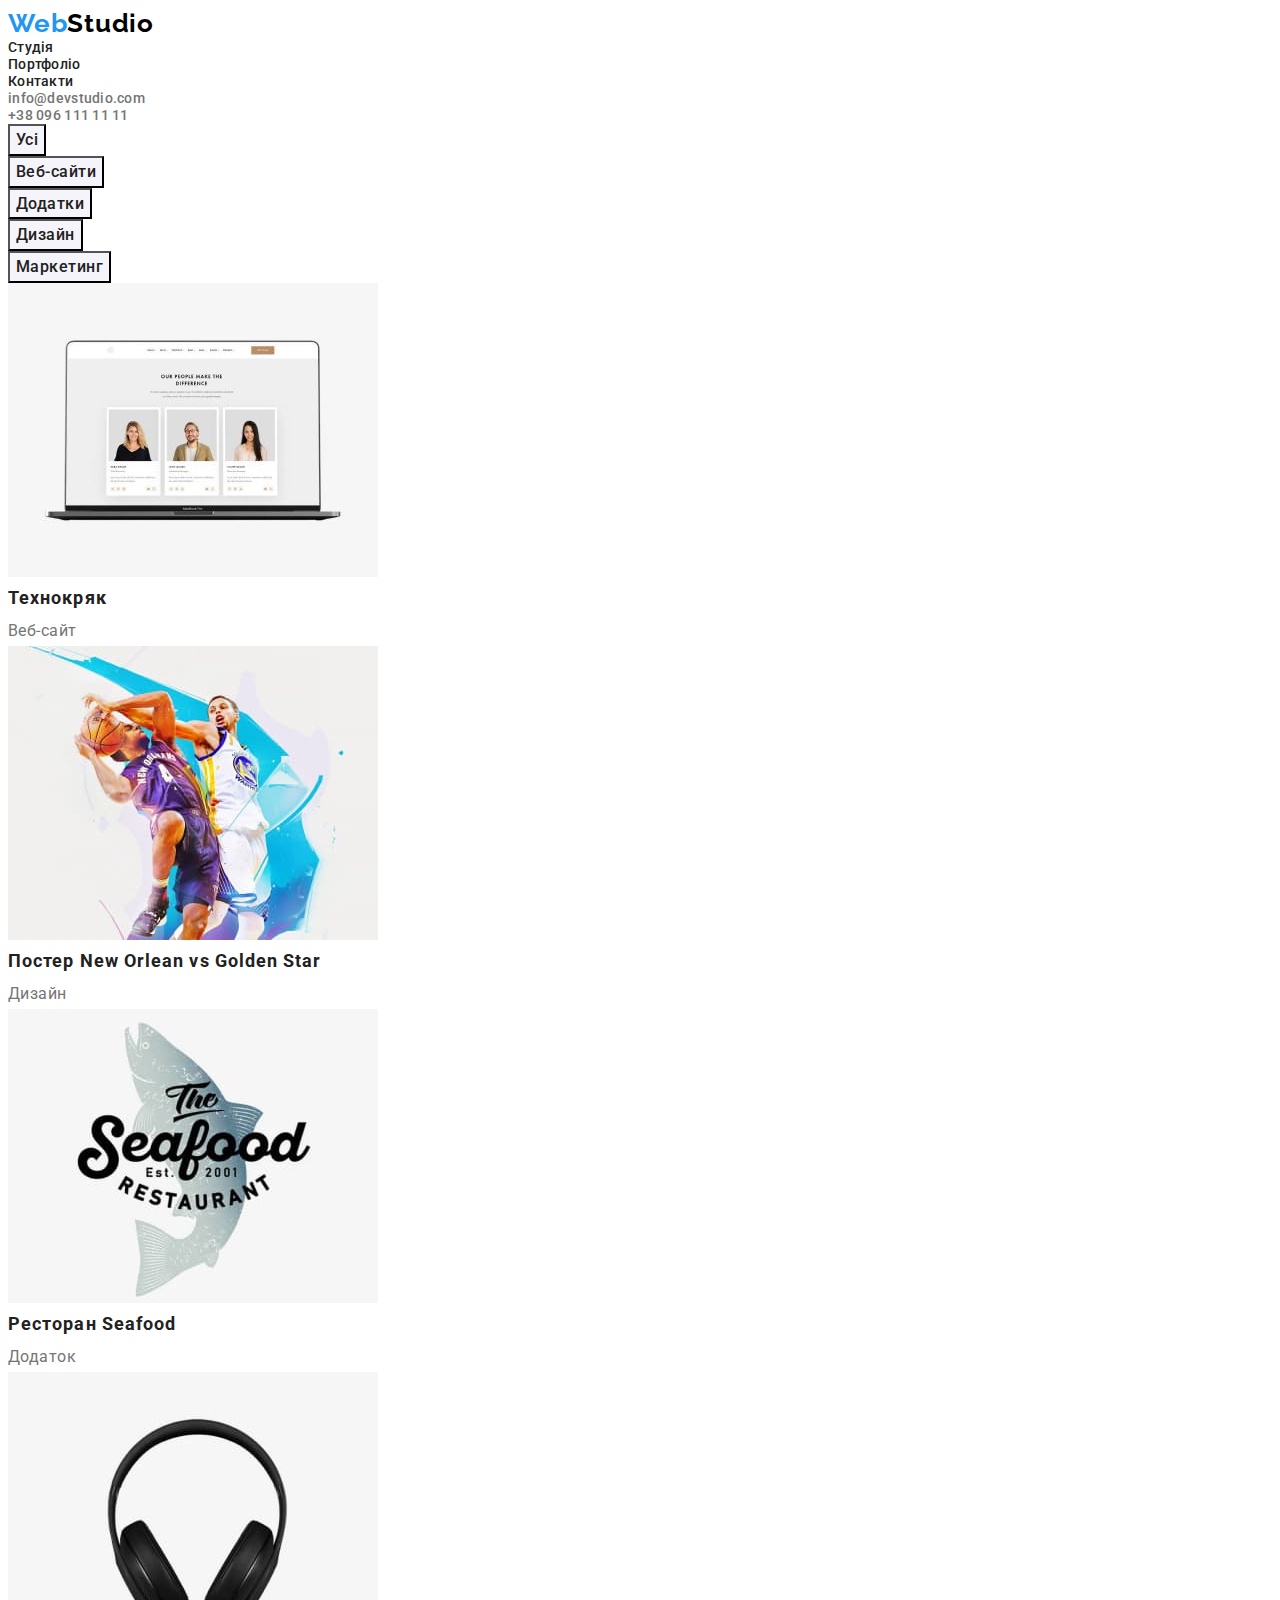
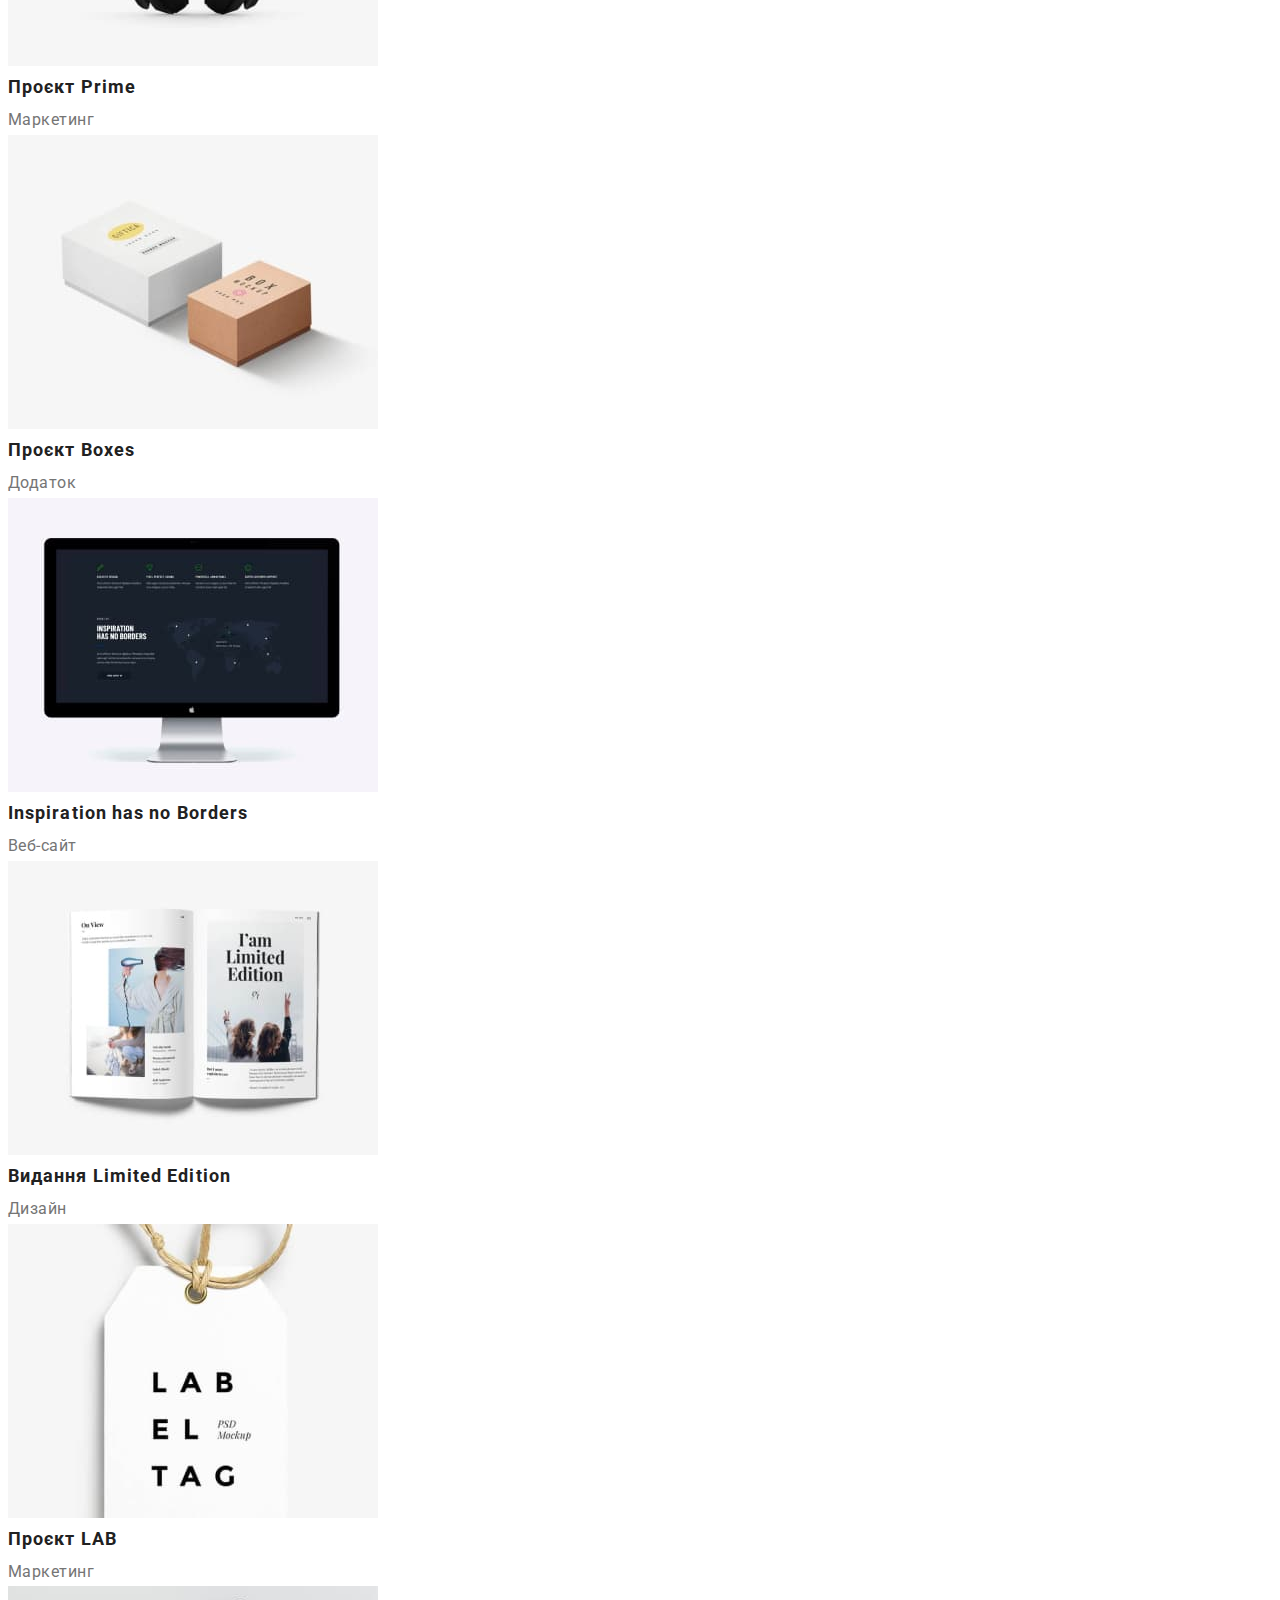
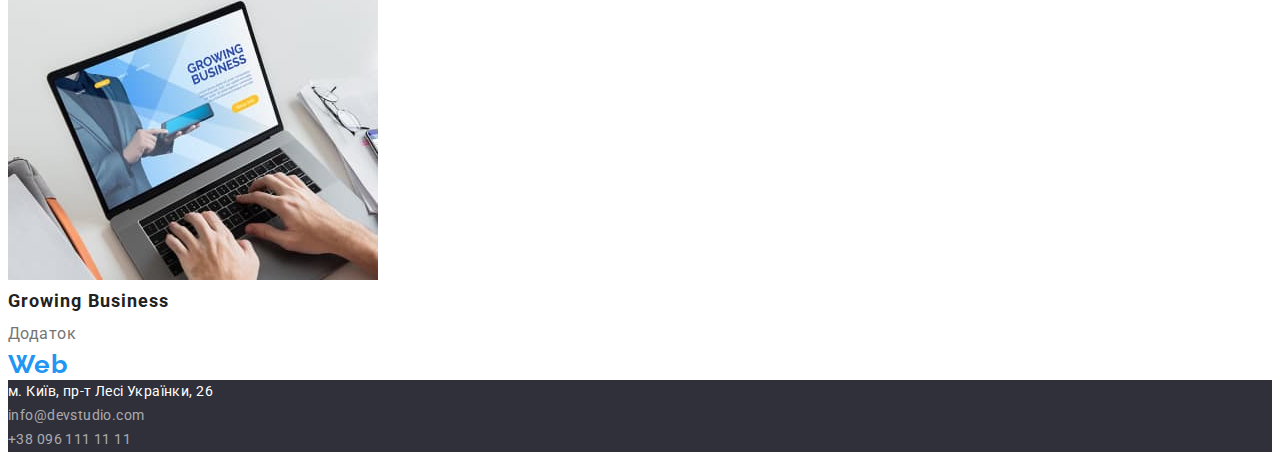
==== portfolio.html @ 66a463a8 "Добавил дз 3" ====
<!DOCTYPE html>
<html lang="uk">
<head>
    <meta charset="UTF-8">
    <meta http-equiv="X-UA-Compatible" content="IE=edge">
    <meta name="viewport" content="width=device-width, initial-scale=1.0">
    <title>Portfolio</title>
    <link rel="preconnect" href="https://fonts.googleapis.com">
    <link rel="preconnect" href="https://fonts.gstatic.com" crossorigin>
    <link href="https://fonts.googleapis.com/css2?family=Raleway:wght@700&family=Roboto:wght@400;500;700;900&display=swap"
        rel="stylesheet">
    <link rel="stylesheet" href="./css/styles.css">
</head>
<body>
    <header>
        <nav>
            <a lang="en" class="logo" href="./index.html"><span class="logo-conteiner">Web</span>Studio</a>
            <ul class="nav">
                <li>
                    <a class="link-nav" href="./index.html">Студія</a>
                </li>
                <li>
                    <a class="link-nav" href="#">Портфоліо</a>
                </li>
                <li>
                    <a class="link-nav" href="#">Контакти</a>
                </li>
            </ul>
        </nav>
        <ul class="mail">
            <li>
                <a class="mail-link" href="mailto:info@devstudio.com">info@devstudio.com</a>
            </li>
            <li>
                <a class="mail-link" href="tel:+380961111111">+38 096 111 11 11</a>
            </li>
        </ul>
    </header>

    <main>

        <section>

            <h1 class="visually-hidden">
                Портфоліо
            </h1>

        <ul class="button-list lists">
            <li>
                <button class="button-list-item" type="button">Усі</button>
            </li>
            <li>
                <button class="button-list-item" type="button">Веб-сайти</button>
            </li>
            <li>
                <button class="button-list-item" type="button">Додатки</button>
            </li>
            <li>
                <button class="button-list-item" type="button">Дизайн</button>
            </li>
            <li>
                <button class="button-list-item" type="button">Маркетинг</button>
            </li>
        </ul>
        
        <ul class="reclam lists">
            <li>
                <img src="./images/technokriack.jpg" alt="Список із трьох людей" width="370" height="294">
                <h2 class="reclam-list">
                    Технокряк
                </h2>
                <p class="reclam-item">
                    Веб-сайт
                </p>
            </li>
            <li>
                <img src="./images/basketball.jpg" alt="Два хлопці грають у баскетбол" width="370" height="294">
                <h2 class="reclam-list">
                    Постер New Orlean vs Golden Star
                </h2>
                <p class="reclam-item">
                    Дизайн
                </p>
            </li>
            <li>
                <img src="./images/restaurant.jpg" alt="логотип ресторану" width="370" height="294">
                <h2 class="reclam-list">
                    Ресторан Seafood
                </h2>
                <p class="reclam-item">
                    Додаток
                </p>
            </li>
            <li>
                <img src="./images/headphones.jpg" alt="фото навушників" width="370" height="294">
                <h2 class="reclam-list">
                    Проєкт Prime
                </h2>
                <p class="reclam-item">
                    Маркетинг
                </p>
            </li>
            <li>
                <img src="./images/boxes.jpg" alt="фото двох невеликих коробочьок" width="370" height="294">
                <h2 class="reclam-list">
                    Проєкт Boxes
                </h2>
                <p class="reclam-item">
                    Додаток
                </p>
            </li>
            <li>
                <img src="./images/monitor.jpg" alt="зображення монітору" width="370" height="294">
                <h2 lang="en" class="reclam-list">
                    Inspiration has no Borders
                </h2>
                <p class="reclam-item">
                    Веб-сайт
                </p>
            </li>
            <li>
                <img src="./images/book.jpg" alt="на фото зображена книга під назвою обмежений випуск" width="370" height="294">
                <h2 class="reclam-list">
                    Видання Limited Edition
                </h2>
                <p class="reclam-item">
                    Дизайн
                </p>
            </li>
            <li>
                <img src="./images/trinket.jpg" alt="на малюнку зображений брелок" width="370" height="294">
                <h2 class="reclam-list">
                    Проєкт LAB
                </h2>
                <p class="reclam-item">
                    Маркетинг
                </p>
            </li>
            <li>
                <img src="./images/notbook.jpg" alt="на малюнку зображений ноутбук" width="370" height="294">
                <h2 lang="en" class="reclam-list">
                    Growing Business
                </h2>
                <p class="reclam-item">
                    Додаток
                </p>
            </li>
        </ul>

        </section>

    </main>

    <footer>

        <a lang="en" class="logotipes" href="./index.html"><span class="logo-conteiner">Web</span>Studio</a>
        <address class="address">
            <ul>
                <li>
                    <a class="address-name" href="https://goo.gl/maps/CPtrU1FHBa2aNyZL9" target="_blank" rel="noopener noreferrer nofollow">
                        м. Київ, пр-т Лесі
                        Українки, 26</a>
                </li>
                <li>
                    <a class="address-link" href="mailto:info@devstudio.com">info@devstudio.com</a>
                </li>
                <li>
                    <a class="address-link" href="tel:+380961111111">+38 096 111 11 11</a>
                </li>
        
            </ul>
        </address>

    </footer>

</body>
</html>
---- css/styles.css ----
:root {
   --primery-text-color: #212121;
   --title-text-color: #757575;
   --acent-color: #2196F3;
   --White: #ffffff;
   --secondaly: #2F303A;
}

/* Основной цвет текста: #212121 */
/* Вторичный цвет текста: #757575 */
/* Акцент: #2196F3 */
/* Белый: #FFFFFF */

/* Основной цвет фона: #FFFFFF */
/* Вторичный цвет фона: #2F303A; */



body {
   background-color: var(--White);
   color: var(--primery-text-color);
   font-family: 'Roboto', sans-serif;
   font-size: 14px;
}
.lists {
   list-style: none;
}

/* Контейнер */
.container {
   width: 1200px;
   margin-left: auto;
   margin-right: auto;
   padding: 0% 15px 0% 15px;
   }
.header-container {
   padding-bottom: 1px;
}

h1,
h2, 
h3, 
h4, 
ul,
p {
   margin: 0%;
   padding: 0%;
}

/* Навигация */
.logo {
   font-family: 'Raleway';
   font-weight: 700;
   font-size: 26px;
   line-height: 1.19;
   letter-spacing: 0.03em;
   text-decoration: none;
   color: #000000;
}
.logo-conteiner {
   color: var(--acent-color);
   }

.nav {
   list-style: none;
}
.link-nav {
   font-weight: 500;
   line-height: 1.14;
   letter-spacing: 0.02em;
   color: var(--primery-text-color);
   text-decoration: none;
}
.link-nav:hover {
   color: var(--acent-color);
}
.link-nav:focus {
   color: var(--acent-color);
}

/* email */
.mail {
   list-style: none;
}
.mail-link {
   font-weight: 500;
   line-height: 1.14;
   letter-spacing: 0.02em;
   color: var(--title-text-color);
   text-decoration: none;
}
.mail-link:hover{
   color: var(--acent-color);
   }
.mail-link:focus {
   color: var(--acent-color);
}

/* hero */
.hero {
   background: var(--secondaly);
   text-align: center;
}
.hero-title {
   font-weight: 900;
   font-size: 44px;
   line-height: 1.36;
   
   margin-bottom: 30px;
   padding-top: 200px;
   padding-bottom: 280px;
   letter-spacing: 0.06em;
   text-transform: uppercase;
   color: var(--White);
}
.hero-button {
   background: var(--acent-color);
   font-weight: 700;
   font-size: 16px;
   line-height: 1.87;

   display: flex;
   text-align: center;
   letter-spacing: 0.06em;
   border-radius: 4px;
   color: var(--White);
   font-family: inherit
}
.hero-button:hover {
   background: var(--acent-color);
   box-shadow: 0px 4px 4px rgba(0, 0, 0, 0.15);
   cursor: pointer;
}

/* Преимущества */
.features {
   margin-top: 94px;
}
.visually-hidden {
   position: absolute;
   white-space: nowrap;
   width: 1px;
   height: 1px;
   overflow: hidden;
   border: 0;
   padding: 0;
   clip: rect(0 0 0 0);
   clip-path: inset(50%);
   margin: -1px;
}
.features-details {
   font-weight: 700;
   font-size: 14px;
   line-height: 1.14;
   letter-spacing: 0.03em;
   text-transform: uppercase;
   color: var(--primery-text-color);
}
.features-item {
   line-height: 1.7;
   letter-spacing: 0.03em;
   color: var(--title-text-color);
}

/* works photo */
.work-title {
   font-weight: 700;
   font-size: 36px;
   line-height: 1.16;
   letter-spacing: 0.03em;
   color: var(--primery-text-color);
}

/* Команда */
.command-title {
   font-weight: 700;
   font-size: 36px;
   line-height: 1.16;
   letter-spacing: 0.03em;
   color: var(--primery-text-color);
}
.command-name {
   font-weight: 500;
   font-size: 16px;
   line-height: 1.18;
   letter-spacing: 0.03em;
   color: var(--primery-text-color);
}
.command-speciality {
   font-size: 16px;
   line-height: 1.18;
   letter-spacing: 0.03em;
   color: var(--title-text-color);
}

/* Футер */
.logotipes {
   font-family: 'Raleway';
   font-weight: 700;
   font-size: 26px;
   line-height: 1.19;
   letter-spacing: 0.03em;
   text-decoration: none;
   color: var(--White);
}
/* Адрес */
.address {
   font-family: 'Roboto';
   font-style: normal;
   letter-spacing: 0.03em;
   background-color: var(--secondaly);
}
.address-name {
   line-height: 1.7;
   color: var(--White);
   text-decoration: none;
}
.address-link {
   font-weight: 400;
   line-height: 1.7;
   color: rgba(255, 255, 255, 0.6);
   text-decoration: none;
}
.address-link:hover {
   color: var(--acent-color);
}

/* Портфолио */
.button-list-item {
   font-family: 'Roboto';
   font-weight: 500;
   font-size: 16px;
   line-height: 1.62;
   letter-spacing: 0.03em;
   background: #F5F4FA;
   color: var(--primery-text-color);
}
.button-list-item:hover {
   background: var(--acent-color);
   box-shadow: 0px 3px 1px rgba(0, 0, 0, 0.1), 0px 1px 2px rgba(0, 0, 0, 0.08), 0px 2px 2px rgba(0, 0, 0, 0.12);
   border-radius: 4px;
   cursor: pointer;
}
.reclam-list {
   font-weight: 700;
   font-size: 18px;
   line-height: 2;
   letter-spacing: 0.06em;
   color: var(--primery-text-color);
}
.reclam-item {
   font-size: 16px;
   line-height: 1.87;
   letter-spacing: 0.03em;
   color: var(--title-text-color);
}
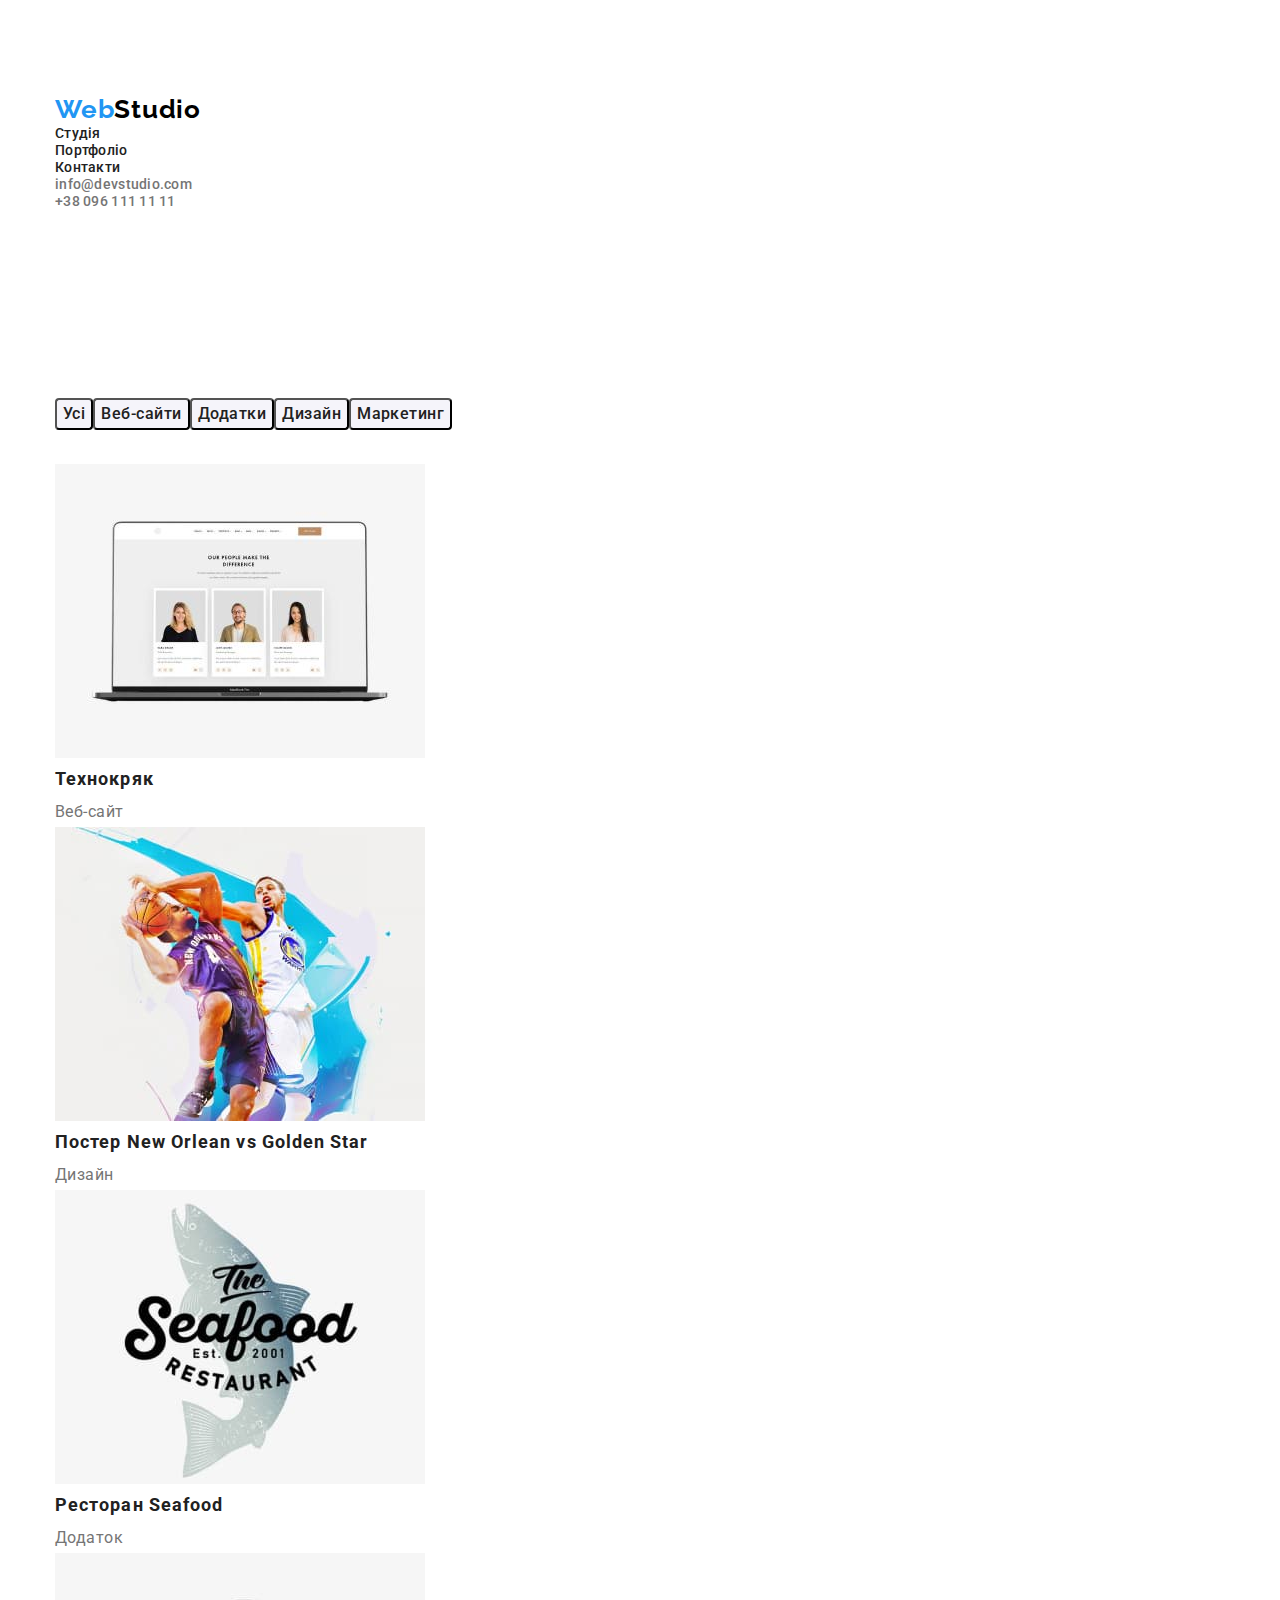
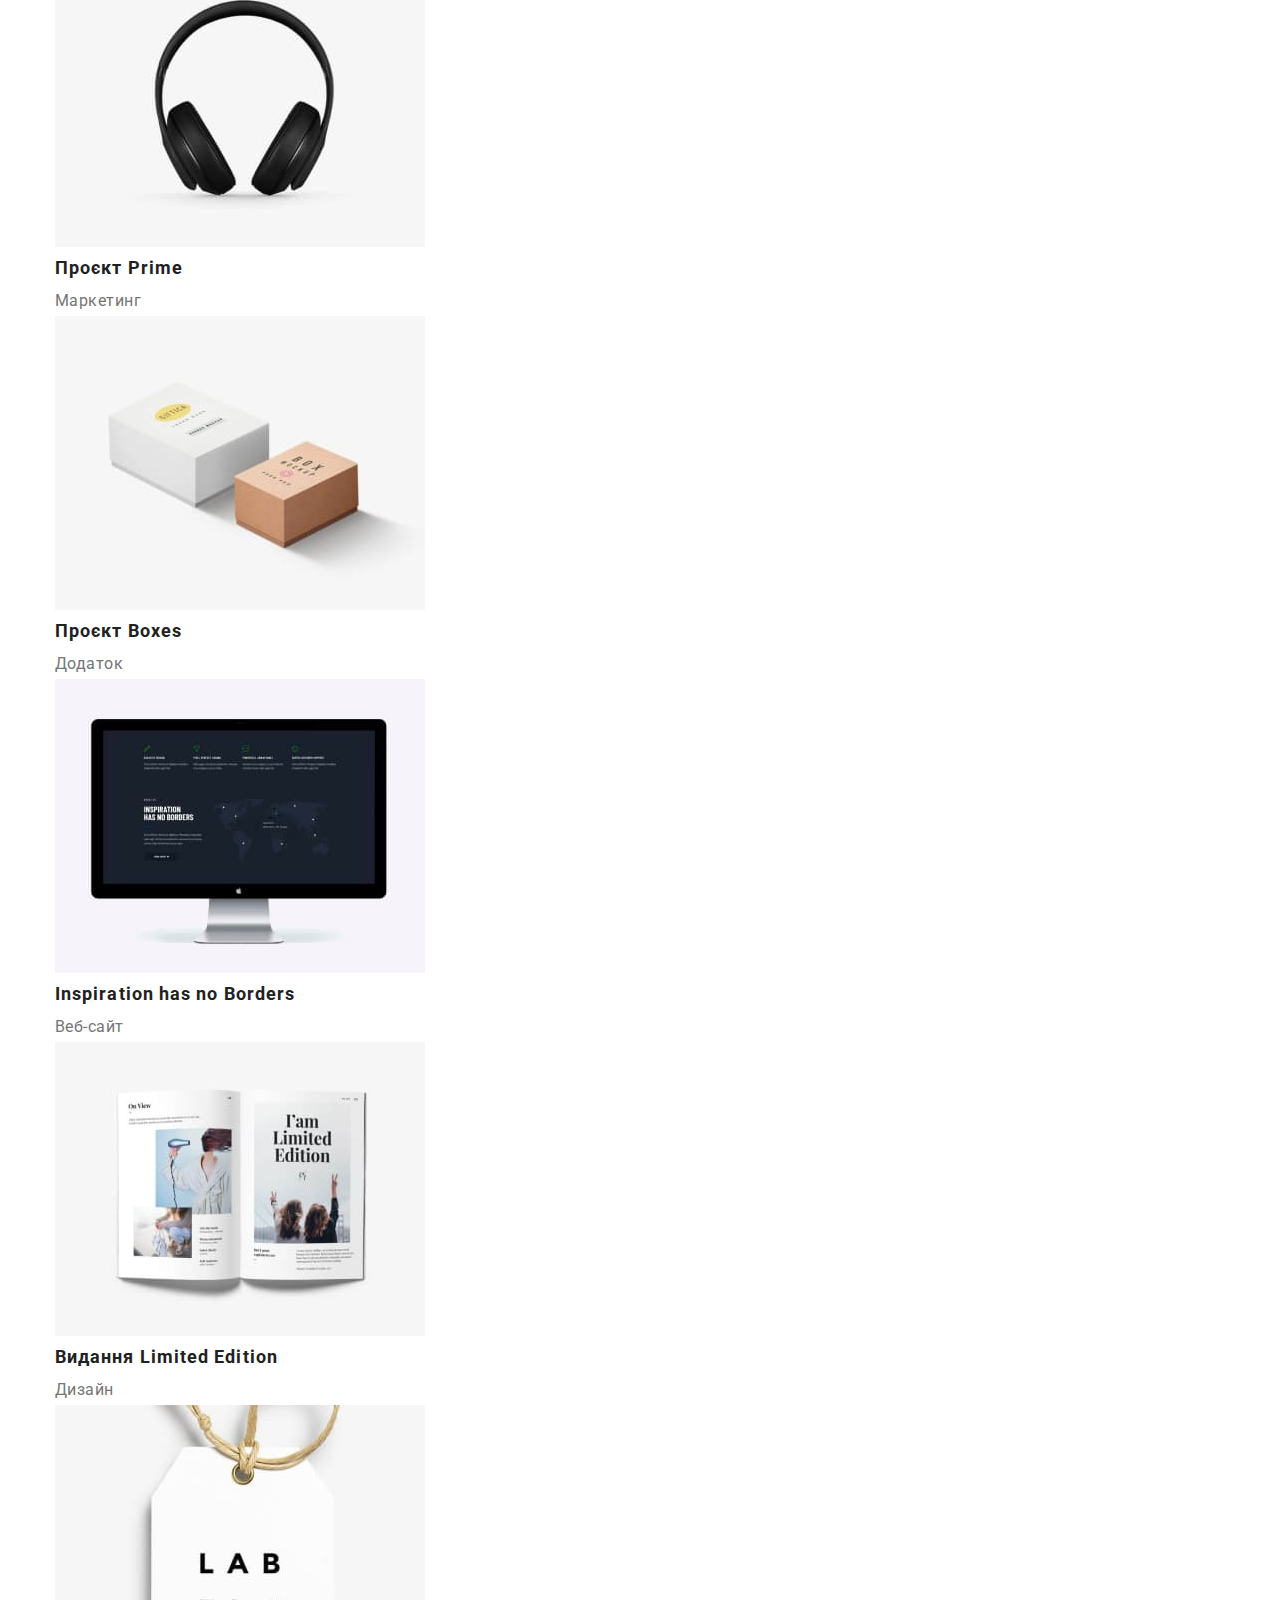
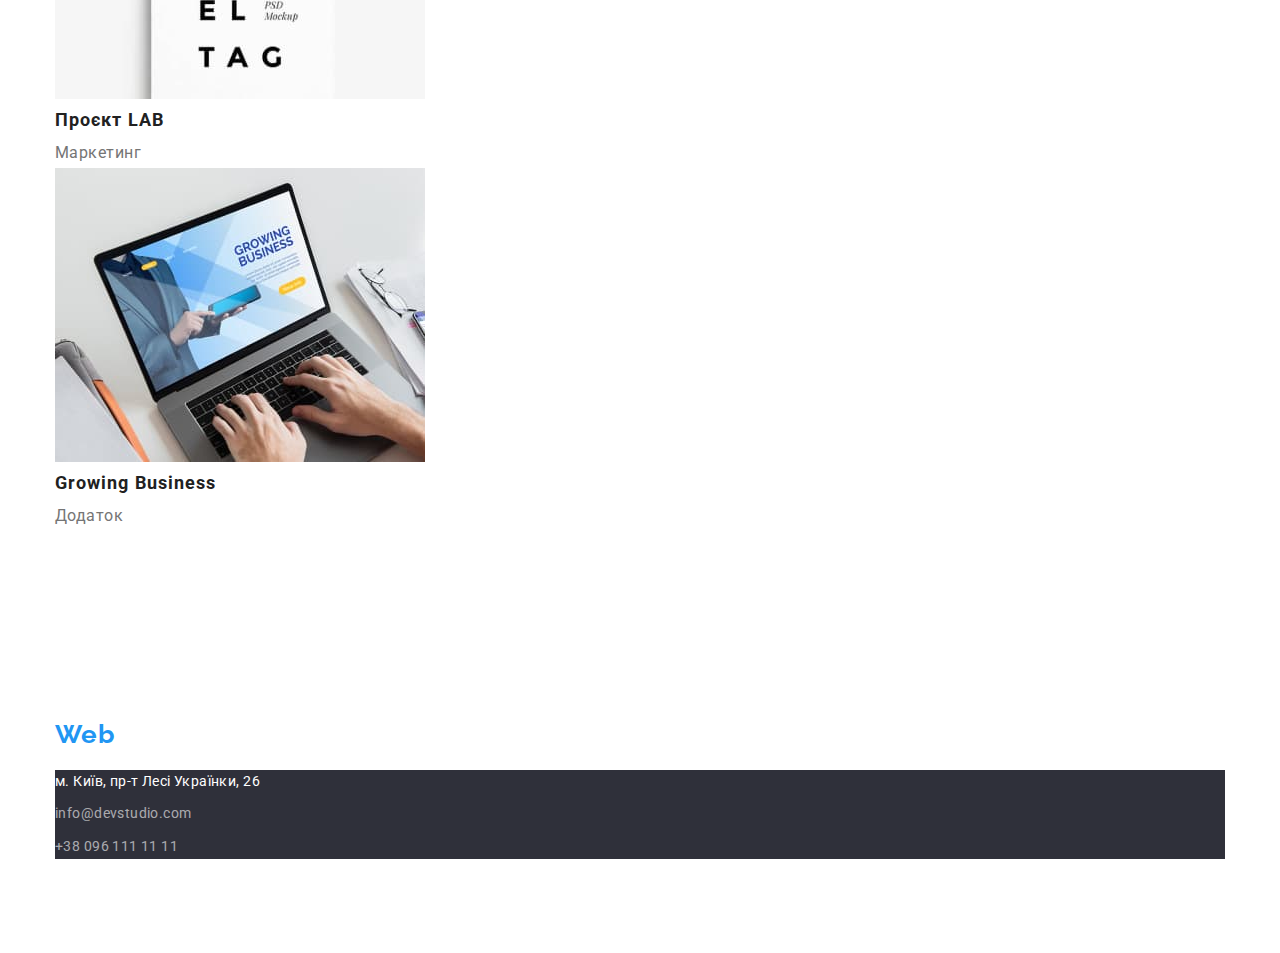
==== commit 7a4c82fa: "Доделал первую половину ДЗ" ====
--- a/portfolio.html
+++ b/portfolio.html
@@ -5,6 +5,7 @@
     <meta http-equiv="X-UA-Compatible" content="IE=edge">
     <meta name="viewport" content="width=device-width, initial-scale=1.0">
     <title>Portfolio</title>
+    <link rel="stylesheet" href="https://cdnjs.cloudflare.com/ajax/libs/modern-normalize/1.1.0/modern-normalize.min.css">
     <link rel="preconnect" href="https://fonts.googleapis.com">
     <link rel="preconnect" href="https://fonts.gstatic.com" crossorigin>
     <link href="https://fonts.googleapis.com/css2?family=Raleway:wght@700&family=Roboto:wght@400;500;700;900&display=swap"
@@ -12,7 +13,9 @@
     <link rel="stylesheet" href="./css/styles.css">
 </head>
 <body>
-    <header>
+    <header class="section">
+
+        <div class="container">
         <nav>
             <a lang="en" class="logo" href="./index.html"><span class="logo-conteiner">Web</span>Studio</a>
             <ul class="nav">
@@ -35,12 +38,15 @@
                 <a class="mail-link" href="tel:+380961111111">+38 096 111 11 11</a>
             </li>
         </ul>
+        </div>
+
     </header>
 
     <main>
 
-        <section>
+        <section class="section">
 
+            <div class="container">
             <h1 class="visually-hidden">
                 Портфоліо
             </h1>
@@ -146,29 +152,33 @@
                 </p>
             </li>
         </ul>
+        </div>
 
         </section>
 
     </main>
 
-    <footer>
+    <footer class="section">
 
+        <div class="container">
         <a lang="en" class="logotipes" href="./index.html"><span class="logo-conteiner">Web</span>Studio</a>
         <address class="address">
-            <ul>
+            <ul class="address-list lists">
                 <li>
-                    <a class="address-name" href="https://goo.gl/maps/CPtrU1FHBa2aNyZL9" target="_blank" rel="noopener noreferrer nofollow">
+                    <a class="address-name mails" href="https://goo.gl/maps/CPtrU1FHBa2aNyZL9" target="_blank" rel="noopener noreferrer nofollow">
                         м. Київ, пр-т Лесі
                         Українки, 26</a>
                 </li>
                 <li>
-                    <a class="address-link" href="mailto:info@devstudio.com">info@devstudio.com</a>
+                    <a class="address-link mails" href="mailto:info@devstudio.com">info@devstudio.com</a>
                 </li>
                 <li>
                     <a class="address-link" href="tel:+380961111111">+38 096 111 11 11</a>
                 </li>
         
             </ul>
+            </div>
+            
         </address>
 
     </footer>
--- a/css/styles.css
+++ b/css/styles.css
@@ -24,6 +24,10 @@
 }
 .lists {
    list-style: none;
+}
+.section {
+   padding-top: 94px;
+   padding-bottom: 94px;
 }
 
 /* Контейнер */
@@ -34,7 +38,7 @@
    padding: 0% 15px 0% 15px;
    }
 .header-container {
-   padding-bottom: 1px;
+   border: 1px;
 }
 
 h1,
@@ -106,9 +110,7 @@
    font-size: 44px;
    line-height: 1.36;
    
-   margin-bottom: 30px;
-   padding-top: 200px;
-   padding-bottom: 280px;
+   margin-bottom: 30px;    
    letter-spacing: 0.06em;
    text-transform: uppercase;
    color: var(--White);
@@ -119,8 +121,9 @@
    font-size: 16px;
    line-height: 1.87;
 
-   display: flex;
-   text-align: center;
+   margin-right: auto;
+   margin-left: auto;
+   display: block;
    letter-spacing: 0.06em;
    border-radius: 4px;
    color: var(--White);
@@ -133,9 +136,6 @@
 }
 
 /* Преимущества */
-.features {
-   margin-top: 94px;
-}
 .visually-hidden {
    position: absolute;
    white-space: nowrap;
@@ -164,6 +164,8 @@
 
 /* works photo */
 .work-title {
+   margin-bottom: 50px;
+
    font-weight: 700;
    font-size: 36px;
    line-height: 1.16;
@@ -173,6 +175,8 @@
 
 /* Команда */
 .command-title {
+   margin-bottom: 50px;
+
    font-weight: 700;
    font-size: 36px;
    line-height: 1.16;
@@ -202,6 +206,12 @@
    letter-spacing: 0.03em;
    text-decoration: none;
    color: var(--White);
+}
+
+/* Лого футер */
+.logotipes {
+   display: flex;
+   margin-bottom: 20px;
 }
 /* Адрес */
 .address {
@@ -210,7 +220,12 @@
    letter-spacing: 0.03em;
    background-color: var(--secondaly);
 }
+.mails {
+   display: flex;
+   margin-bottom: 9px;
+}
 .address-name {
+   
    line-height: 1.7;
    color: var(--White);
    text-decoration: none;
@@ -226,19 +241,24 @@
 }
 
 /* Портфолио */
+.button-list {
+   display: flex;
+   margin-bottom: 34px;
+}
 .button-list-item {
    font-family: 'Roboto';
    font-weight: 500;
    font-size: 16px;
    line-height: 1.62;
    letter-spacing: 0.03em;
+
    background: #F5F4FA;
    color: var(--primery-text-color);
+   border-radius: 4px;
 }
 .button-list-item:hover {
    background: var(--acent-color);
    box-shadow: 0px 3px 1px rgba(0, 0, 0, 0.1), 0px 1px 2px rgba(0, 0, 0, 0.08), 0px 2px 2px rgba(0, 0, 0, 0.12);
-   border-radius: 4px;
    cursor: pointer;
 }
 .reclam-list {
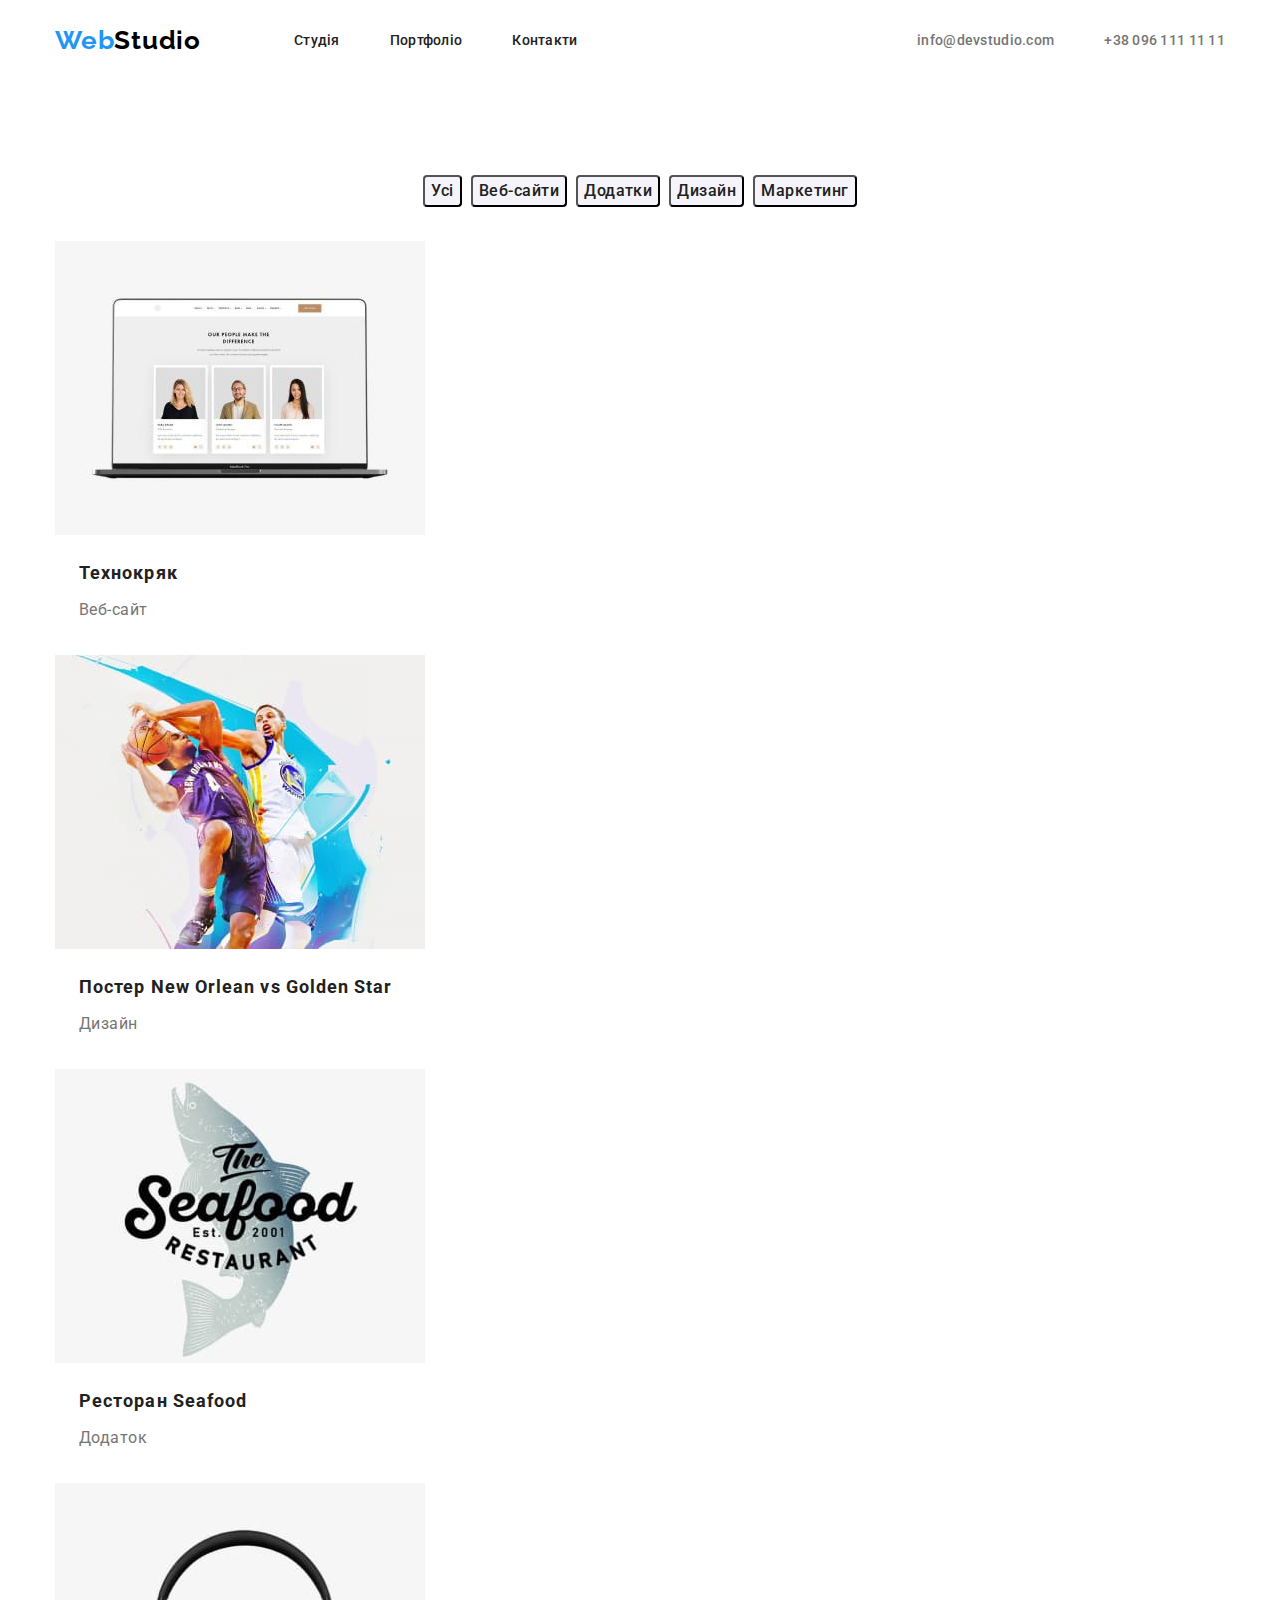
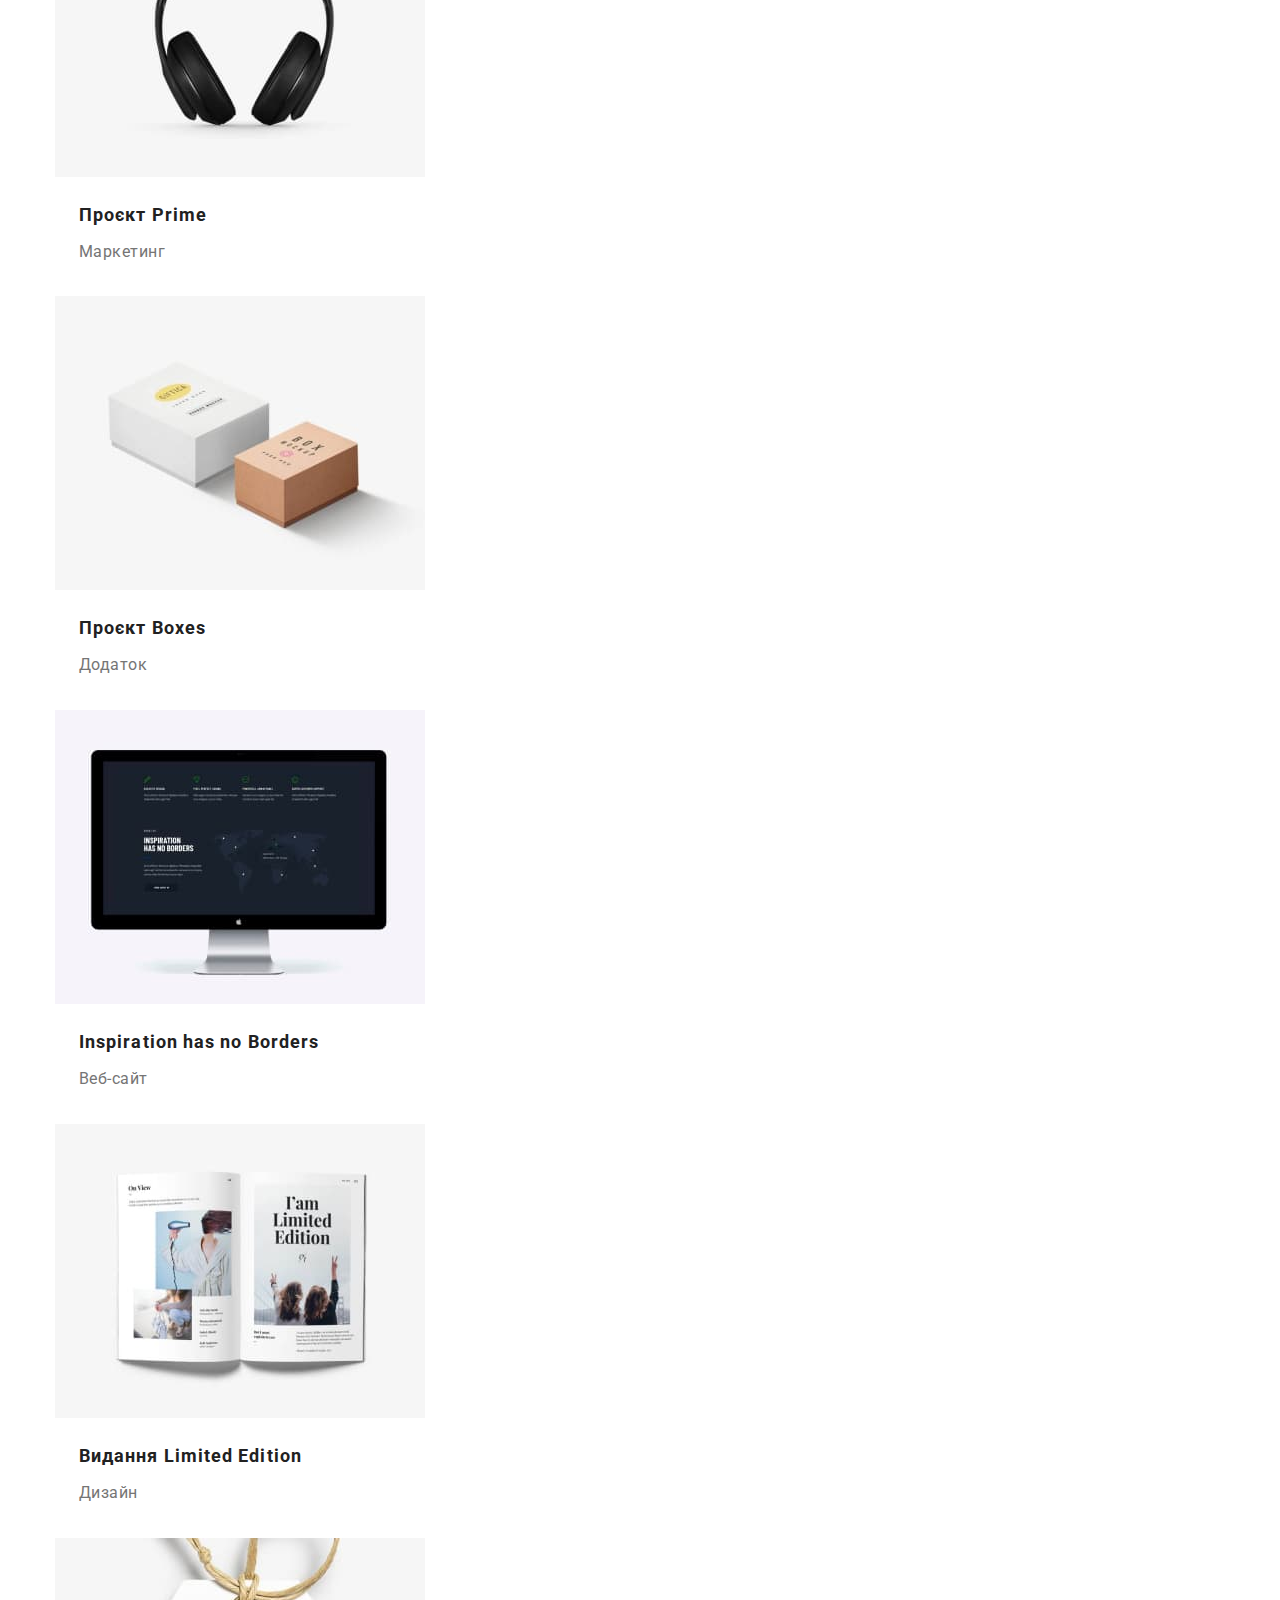
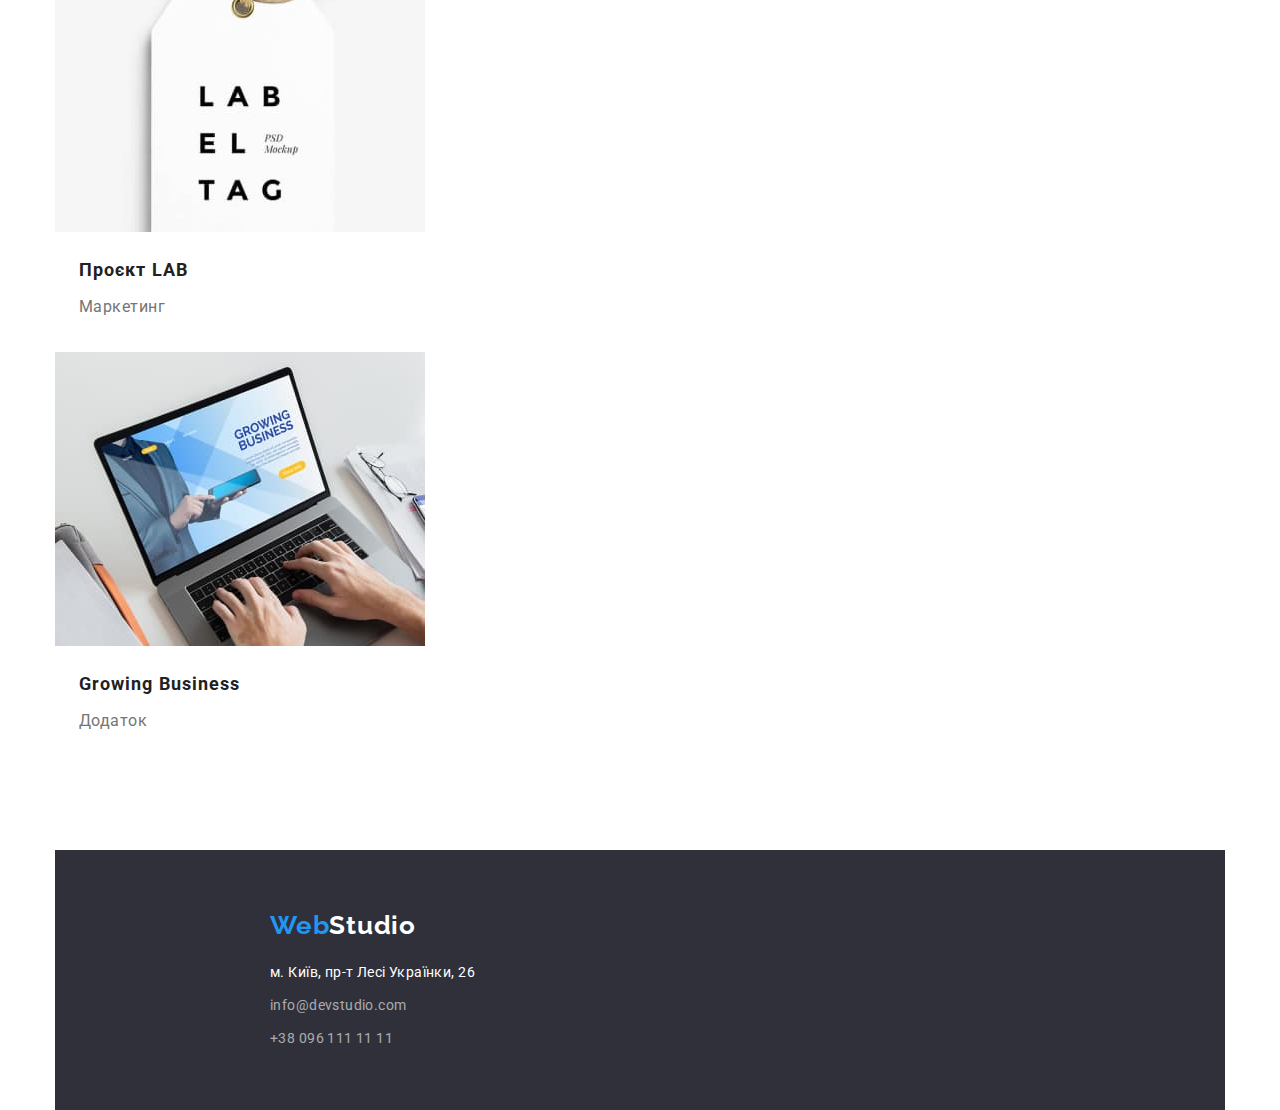
==== commit 2dc58f07: "Облагораживание ДЗ" ====
--- a/portfolio.html
+++ b/portfolio.html
@@ -13,10 +13,10 @@
     <link rel="stylesheet" href="./css/styles.css">
 </head>
 <body>
-    <header class="section">
-
-        <div class="container">
-        <nav>
+    <header>
+
+        <div class="container header-container">
+        <nav class="main-nav">
             <a lang="en" class="logo" href="./index.html"><span class="logo-conteiner">Web</span>Studio</a>
             <ul class="nav">
                 <li>
@@ -51,7 +51,7 @@
                 Портфоліо
             </h1>
 
-        <ul class="button-list lists">
+        <ul class="button-list">
             <li>
                 <button class="button-list-item" type="button">Усі</button>
             </li>
@@ -69,87 +69,105 @@
             </li>
         </ul>
         
-        <ul class="reclam lists">
+        <ul class="reclam">
             <li>
                 <img src="./images/technokriack.jpg" alt="Список із трьох людей" width="370" height="294">
+                <div class="reclam-tools">
                 <h2 class="reclam-list">
                     Технокряк
                 </h2>
                 <p class="reclam-item">
                     Веб-сайт
                 </p>
+                </div>
             </li>
             <li>
                 <img src="./images/basketball.jpg" alt="Два хлопці грають у баскетбол" width="370" height="294">
+                <div class="reclam-tools">
                 <h2 class="reclam-list">
                     Постер New Orlean vs Golden Star
                 </h2>
                 <p class="reclam-item">
                     Дизайн
                 </p>
+                </div>
             </li>
             <li>
                 <img src="./images/restaurant.jpg" alt="логотип ресторану" width="370" height="294">
+                <div class="reclam-tools">
                 <h2 class="reclam-list">
                     Ресторан Seafood
                 </h2>
                 <p class="reclam-item">
                     Додаток
                 </p>
+                </div>
             </li>
             <li>
                 <img src="./images/headphones.jpg" alt="фото навушників" width="370" height="294">
+                <div class="reclam-tools">
                 <h2 class="reclam-list">
                     Проєкт Prime
                 </h2>
                 <p class="reclam-item">
                     Маркетинг
                 </p>
+                </div>
             </li>
             <li>
                 <img src="./images/boxes.jpg" alt="фото двох невеликих коробочьок" width="370" height="294">
+                <div class="reclam-tools">
                 <h2 class="reclam-list">
                     Проєкт Boxes
                 </h2>
                 <p class="reclam-item">
                     Додаток
                 </p>
+                </div>
             </li>
             <li>
                 <img src="./images/monitor.jpg" alt="зображення монітору" width="370" height="294">
+                <div class="reclam-tools">
                 <h2 lang="en" class="reclam-list">
                     Inspiration has no Borders
                 </h2>
                 <p class="reclam-item">
                     Веб-сайт
                 </p>
+                </div>
             </li>
             <li>
                 <img src="./images/book.jpg" alt="на фото зображена книга під назвою обмежений випуск" width="370" height="294">
+                <div class="reclam-tools">
                 <h2 class="reclam-list">
                     Видання Limited Edition
                 </h2>
                 <p class="reclam-item">
                     Дизайн
                 </p>
+                </div>
             </li>
             <li>
                 <img src="./images/trinket.jpg" alt="на малюнку зображений брелок" width="370" height="294">
+                <div class="reclam-tools">
                 <h2 class="reclam-list">
                     Проєкт LAB
                 </h2>
                 <p class="reclam-item">
                     Маркетинг
                 </p>
+                </div>
             </li>
             <li>
                 <img src="./images/notbook.jpg" alt="на малюнку зображений ноутбук" width="370" height="294">
+                <div class="reclam-tools">
                 <h2 lang="en" class="reclam-list">
                     Growing Business
                 </h2>
                 <p class="reclam-item">
                     Додаток
                 </p>
+                </div>
             </li>
         </ul>
         </div>
@@ -158,12 +176,12 @@
 
     </main>
 
-    <footer class="section">
+    <footer>
 
         <div class="container">
-        <a lang="en" class="logotipes" href="./index.html"><span class="logo-conteiner">Web</span>Studio</a>
         <address class="address">
-            <ul class="address-list lists">
+            <a lang="en" class="logotipes" href="./index.html"><span class="logo-conteiner">Web</span>Studio</a>
+            <ul class="address-list">
                 <li>
                     <a class="address-name mails" href="https://goo.gl/maps/CPtrU1FHBa2aNyZL9" target="_blank" rel="noopener noreferrer nofollow">
                         м. Київ, пр-т Лесі
@@ -176,10 +194,9 @@
                     <a class="address-link" href="tel:+380961111111">+38 096 111 11 11</a>
                 </li>
         
-            </ul>
-            </div>
-            
+            </ul>                       
         </address>
+        </div>
 
     </footer>
 
--- a/css/styles.css
+++ b/css/styles.css
@@ -22,7 +22,12 @@
    font-family: 'Roboto', sans-serif;
    font-size: 14px;
 }
-.lists {
+img {
+   display: block;
+   max-width: 100%;
+   height: auto;
+}  
+li {
    list-style: none;
 }
 .section {
@@ -38,6 +43,10 @@
    padding: 0% 15px 0% 15px;
    }
 .header-container {
+   display: flex;
+   align-items: center;
+
+   
    border: 1px;
 }
 
@@ -52,7 +61,13 @@
 }
 
 /* Навигация */
+.main-nav {
+   display: flex;
+   align-items: center;
+}
 .logo {
+   padding: 24px 0% 25px 0%;
+      
    font-family: 'Raleway';
    font-weight: 700;
    font-size: 26px;
@@ -63,16 +78,23 @@
 }
 .logo-conteiner {
    color: var(--acent-color);
-   }
-
+}
 .nav {
-   list-style: none;
+   display: flex;
+   padding: 32px 0%;
+   margin-left: 93px;
+}
+nav li {
+   margin-right: 50px;
+}
+nav li:last-child {
+   margin-right: 0;
 }
 .link-nav {
+   color: var(--primery-text-color);
    font-weight: 500;
    line-height: 1.14;
    letter-spacing: 0.02em;
-   color: var(--primery-text-color);
    text-decoration: none;
 }
 .link-nav:hover {
@@ -84,7 +106,16 @@
 
 /* email */
 .mail {
-   list-style: none;
+   display: flex;
+   padding: 32px 0%;
+   margin-left: auto;
+}
+.mail li {
+   margin-right: 50px;
+
+}
+.mail li:last-child {
+   margin-right: 0%;
 }
 .mail-link {
    font-weight: 500;
@@ -104,29 +135,35 @@
 .hero {
    background: var(--secondaly);
    text-align: center;
+   padding: 200px 0%;
 }
 .hero-title {
+   width: 700px;
+   margin-bottom: 30px;
+   margin-right: auto;
+   margin-left: auto;
+      
+   text-align: center;
+   color: var(--White);
    font-weight: 900;
    font-size: 44px;
    line-height: 1.36;
-   
-   margin-bottom: 30px;    
    letter-spacing: 0.06em;
    text-transform: uppercase;
-   color: var(--White);
 }
 .hero-button {
-   background: var(--acent-color);
-   font-weight: 700;
-   font-size: 16px;
-   line-height: 1.87;
-
+   display: block;
    margin-right: auto;
    margin-left: auto;
-   display: block;
+   padding: 10px 32px;
+
+   background: var(--acent-color);
+   color: var(--White);
+   font-weight: 700;
+   font-size: 16px;
+   line-height: 1.87;
    letter-spacing: 0.06em;
    border-radius: 4px;
-   color: var(--White);
    font-family: inherit
 }
 .hero-button:hover {
@@ -148,42 +185,95 @@
    clip-path: inset(50%);
    margin: -1px;
 }
+.features-list {
+   display: flex;
+}
+.features-list li {
+margin-right: 30px;
+}
+.features-list li:last-child {
+margin-right: 0%;
+}
 .features-details {
+   margin-bottom: 10px;
+
+   color: var(--primery-text-color);
    font-weight: 700;
    font-size: 14px;
    line-height: 1.14;
    letter-spacing: 0.03em;
    text-transform: uppercase;
-   color: var(--primery-text-color);
 }
 .features-item {
+   color: var(--title-text-color);
    line-height: 1.7;
    letter-spacing: 0.03em;
-   color: var(--title-text-color);
-}
-
-/* works photo */
+}
+
+/* work photo */
+.work {
+   padding-bottom: 94px;
+}
 .work-title {
    margin-bottom: 50px;
-
+   text-align: center;
+
+   color: var(--primery-text-color);
    font-weight: 700;
    font-size: 36px;
    line-height: 1.16;
    letter-spacing: 0.03em;
-   color: var(--primery-text-color);
-}
-
+}
+.work-list {
+   display: flex;
+}
+.work-list li {
+   margin-right: 30px;
+}
+.work-list li:last-child {
+   margin-right: 0%;
+}
 /* Команда */
+.command {
+   background: #F5F4FA;
+}
 .command-title {
    margin-bottom: 50px;
 
    font-weight: 700;
    font-size: 36px;
    line-height: 1.16;
-   letter-spacing: 0.03em;
-   color: var(--primery-text-color);
+   text-align: center;
+   letter-spacing: 0.03em;
+   color: var(--primery-text-color);
+}
+.command-list {
+   display: flex;
+        
+}
+.command-list li {
+   margin-right: 30px;
+}
+.command-list li:last-child {
+   margin-right: 0%;
+}
+.command-ttt {
+   margin-right: 30px;
+   background: #FFFFFF;
+   box-shadow: 0px 1px 3px rgba(0, 0, 0, 0.12), 0px 1px 1px rgba(0, 0, 0, 0.14), 0px 2px 1px rgba(0, 0, 0, 0.2);
+   border-radius: 0px 0px 4px 4px;
+   border: transparent solid 1px;
+}
+.command-ttt:last-child {
+   margin-right: 0%;
+}
+.command-item {
+   padding: 30px 0%;
+   text-align: center;
 }
 .command-name {
+   margin-bottom: 10px;
+
    font-weight: 500;
    font-size: 16px;
    line-height: 1.18;
@@ -215,6 +305,7 @@
 }
 /* Адрес */
 .address {
+   padding: 60px 0% 60px 215px;
    font-family: 'Roboto';
    font-style: normal;
    letter-spacing: 0.03em;
@@ -225,15 +316,14 @@
    margin-bottom: 9px;
 }
 .address-name {
-   
+   color: var(--White);
    line-height: 1.7;
-   color: var(--White);
    text-decoration: none;
 }
 .address-link {
+   color: rgba(255, 255, 255, 0.6);
    font-weight: 400;
    line-height: 1.7;
-   color: rgba(255, 255, 255, 0.6);
    text-decoration: none;
 }
 .address-link:hover {
@@ -243,7 +333,15 @@
 /* Портфолио */
 .button-list {
    display: flex;
+   justify-content: center;
    margin-bottom: 34px;
+   text-align: center;
+}
+.button-list li {
+   margin-right: 9px;
+}
+.button-list li:last-child {
+   margin-right: 0%;
 }
 .button-list-item {
    font-family: 'Roboto';
@@ -251,17 +349,30 @@
    font-size: 16px;
    line-height: 1.62;
    letter-spacing: 0.03em;
-
+   border-radius: 4px;
    background: #F5F4FA;
    color: var(--primery-text-color);
-   border-radius: 4px;
 }
 .button-list-item:hover {
    background: var(--acent-color);
    box-shadow: 0px 3px 1px rgba(0, 0, 0, 0.1), 0px 1px 2px rgba(0, 0, 0, 0.08), 0px 2px 2px rgba(0, 0, 0, 0.12);
    cursor: pointer;
 }
+.reclam {
+   gap: 10px;
+   display: flex;
+   align-items: flex-start;
+   flex-wrap: wrap
+   ;
+   margin-right: 30px;
+   width: 370px;
+}
+.reclam-tools {
+   padding: 20px 24px;
+}
 .reclam-list {
+   margin-bottom: 4px;
+
    font-weight: 700;
    font-size: 18px;
    line-height: 2;
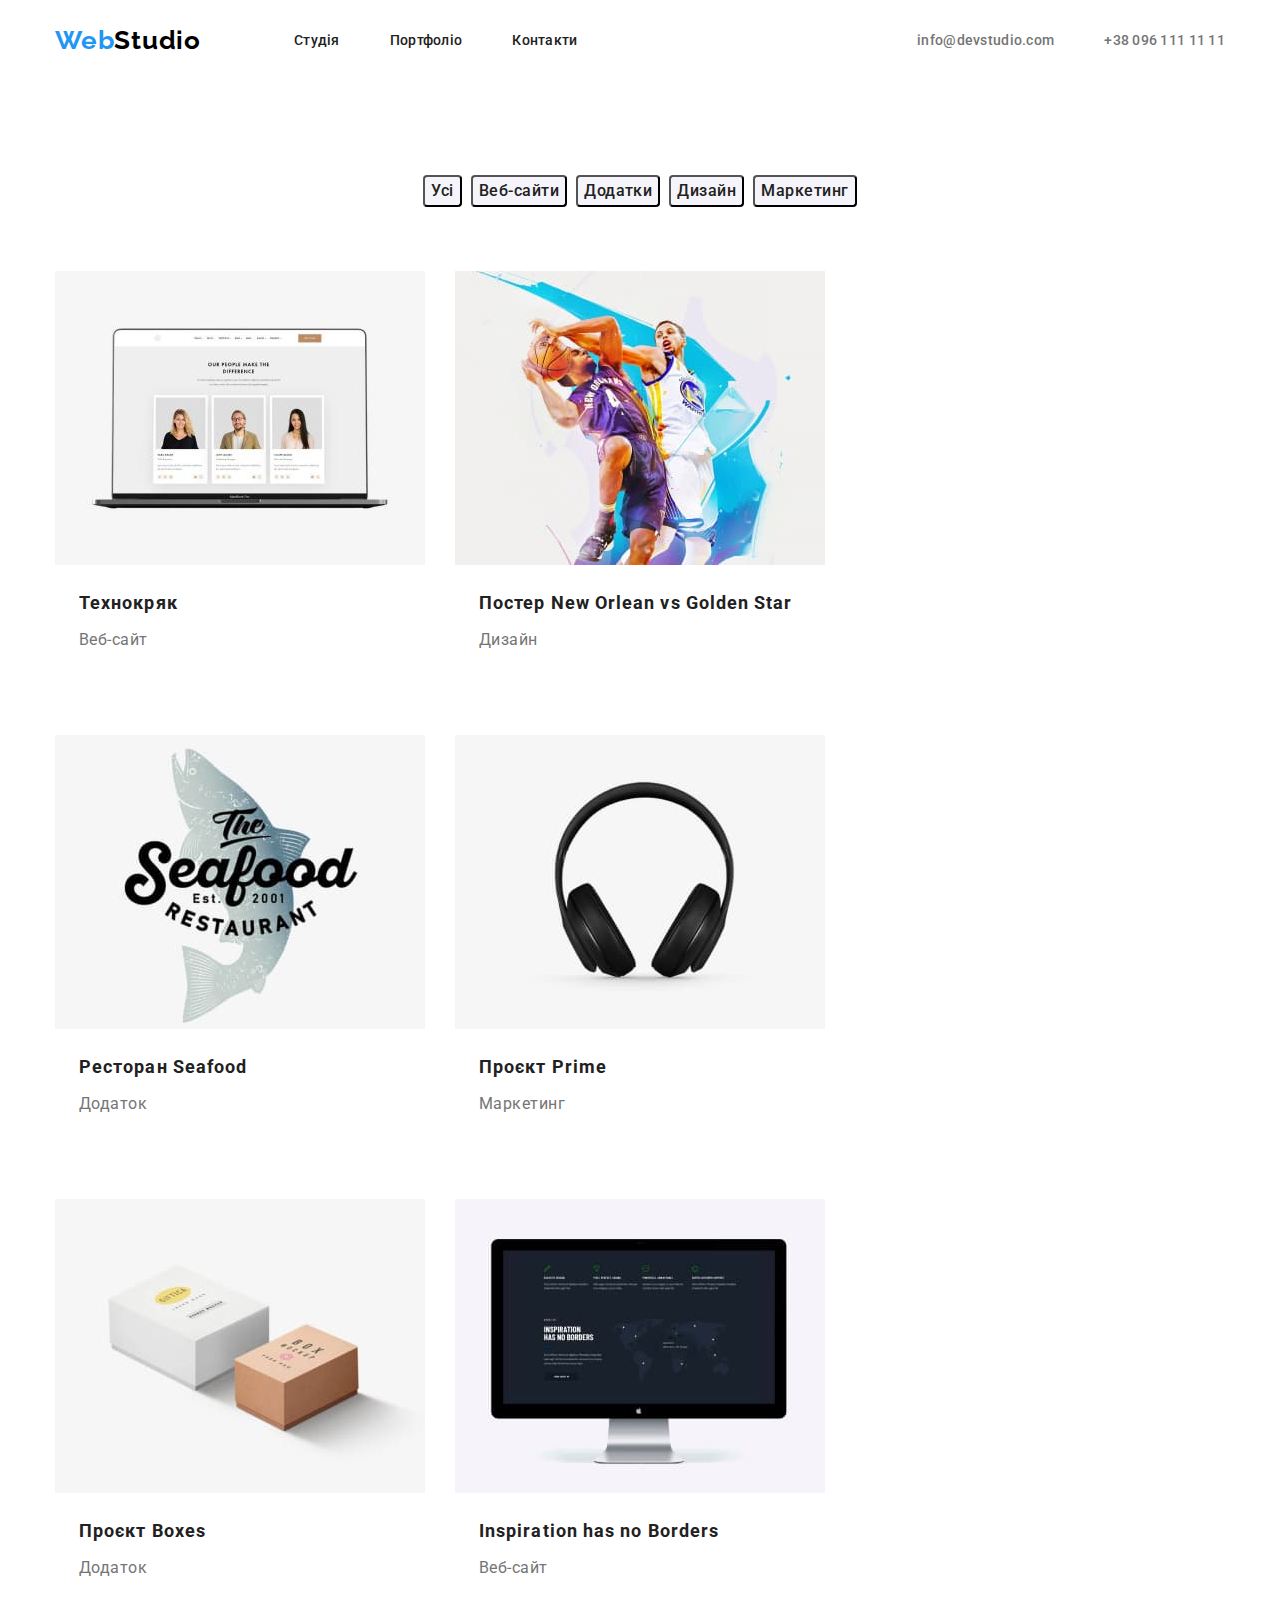
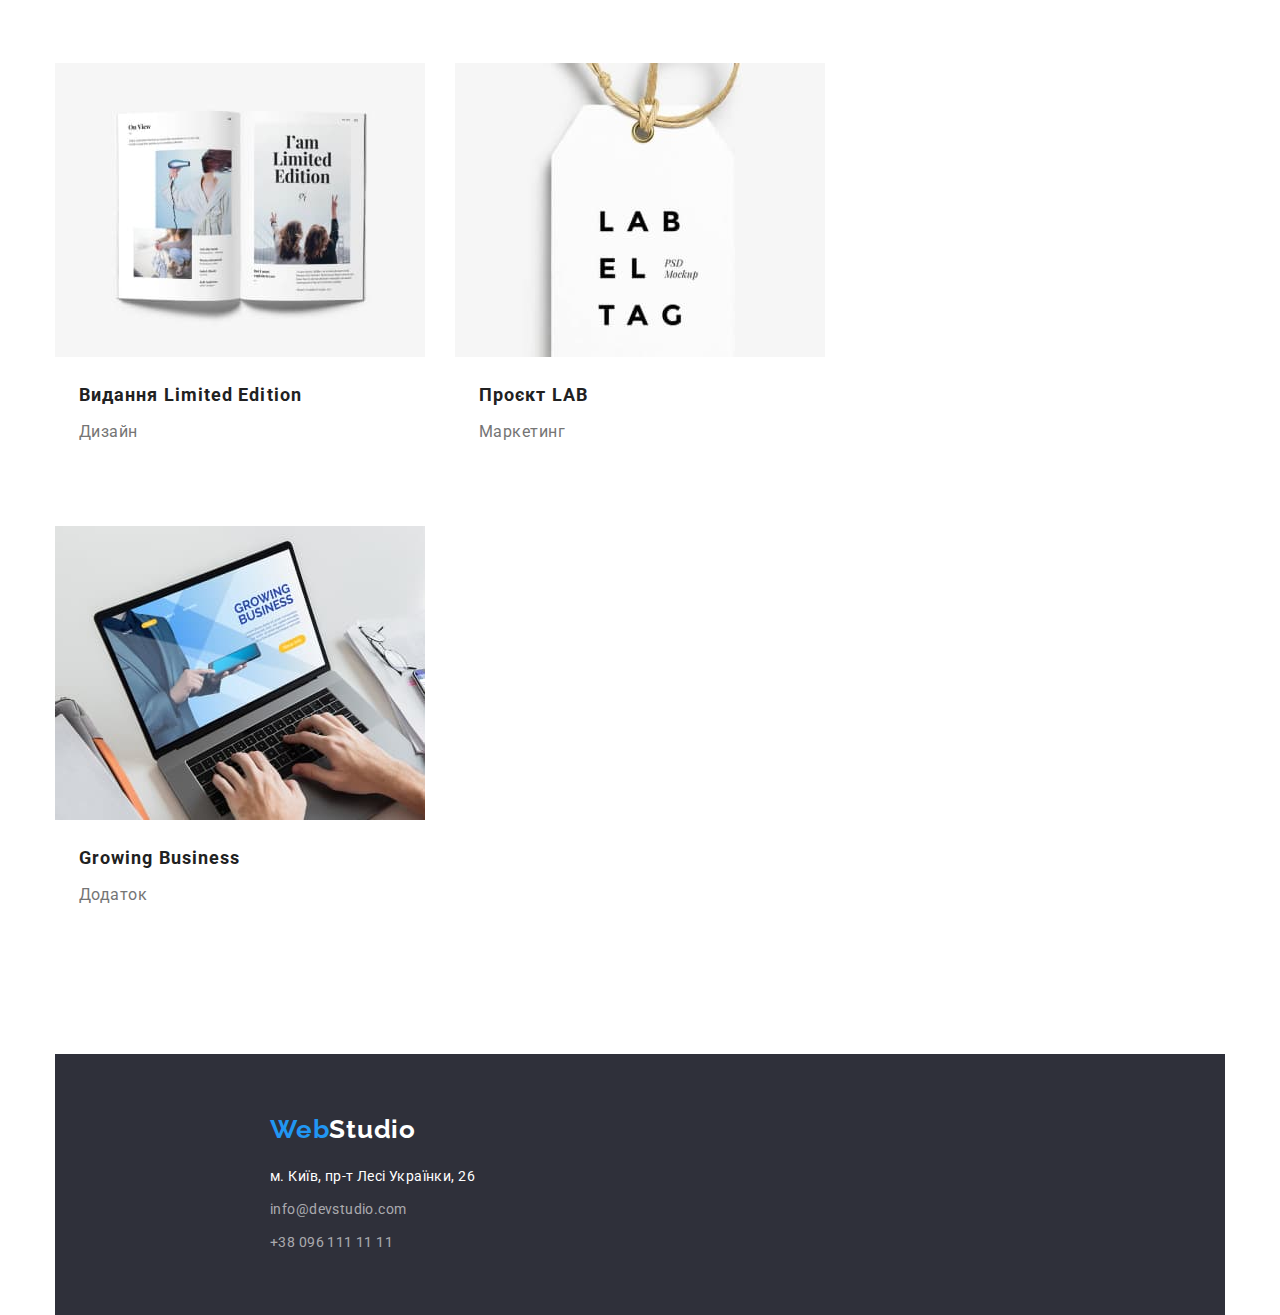
==== commit ba5d1b73: "Добавил сетку элементов" ====
--- a/portfolio.html
+++ b/portfolio.html
@@ -46,7 +46,7 @@
 
         <section class="section">
 
-            <div class="container">
+        <div class="container">
             <h1 class="visually-hidden">
                 Портфоліо
             </h1>
@@ -68,8 +68,10 @@
                 <button class="button-list-item" type="button">Маркетинг</button>
             </li>
         </ul>
-        
+
+        <div class="flex-container">
         <ul class="reclam">
+            <div class="flex-element">
             <li>
                 <img src="./images/technokriack.jpg" alt="Список із трьох людей" width="370" height="294">
                 <div class="reclam-tools">
@@ -81,6 +83,9 @@
                 </p>
                 </div>
             </li>
+            </div>
+
+            <div class="flex-element">
             <li>
                 <img src="./images/basketball.jpg" alt="Два хлопці грають у баскетбол" width="370" height="294">
                 <div class="reclam-tools">
@@ -92,6 +97,9 @@
                 </p>
                 </div>
             </li>
+            </div>
+
+            <div class="flex-element">
             <li>
                 <img src="./images/restaurant.jpg" alt="логотип ресторану" width="370" height="294">
                 <div class="reclam-tools">
@@ -103,6 +111,9 @@
                 </p>
                 </div>
             </li>
+            </div>
+
+            <div class="flex-element">
             <li>
                 <img src="./images/headphones.jpg" alt="фото навушників" width="370" height="294">
                 <div class="reclam-tools">
@@ -114,6 +125,9 @@
                 </p>
                 </div>
             </li>
+            </div>
+
+            <div class="flex-element">
             <li>
                 <img src="./images/boxes.jpg" alt="фото двох невеликих коробочьок" width="370" height="294">
                 <div class="reclam-tools">
@@ -125,6 +139,9 @@
                 </p>
                 </div>
             </li>
+            </div>
+
+            <div class="flex-element">
             <li>
                 <img src="./images/monitor.jpg" alt="зображення монітору" width="370" height="294">
                 <div class="reclam-tools">
@@ -136,6 +153,9 @@
                 </p>
                 </div>
             </li>
+            </div>
+
+            <div class="flex-element">
             <li>
                 <img src="./images/book.jpg" alt="на фото зображена книга під назвою обмежений випуск" width="370" height="294">
                 <div class="reclam-tools">
@@ -147,6 +167,9 @@
                 </p>
                 </div>
             </li>
+            </div>
+
+            <div class="flex-element">
             <li>
                 <img src="./images/trinket.jpg" alt="на малюнку зображений брелок" width="370" height="294">
                 <div class="reclam-tools">
@@ -158,6 +181,9 @@
                 </p>
                 </div>
             </li>
+            </div>
+
+            <div class="flex-element">
             <li>
                 <img src="./images/notbook.jpg" alt="на малюнку зображений ноутбук" width="370" height="294">
                 <div class="reclam-tools">
@@ -169,7 +195,9 @@
                 </p>
                 </div>
             </li>
+            </div>
         </ul>
+        </div>
         </div>
 
         </section>
--- a/css/styles.css
+++ b/css/styles.css
@@ -359,13 +359,12 @@
    cursor: pointer;
 }
 .reclam {
-   gap: 10px;
    display: flex;
    align-items: flex-start;
-   flex-wrap: wrap
-   ;
-   margin-right: 30px;
-   width: 370px;
+   flex-wrap: wrap;   
+}
+.flex-element {
+   margin: 30px 30px 30px 0%;
 }
 .reclam-tools {
    padding: 20px 24px;
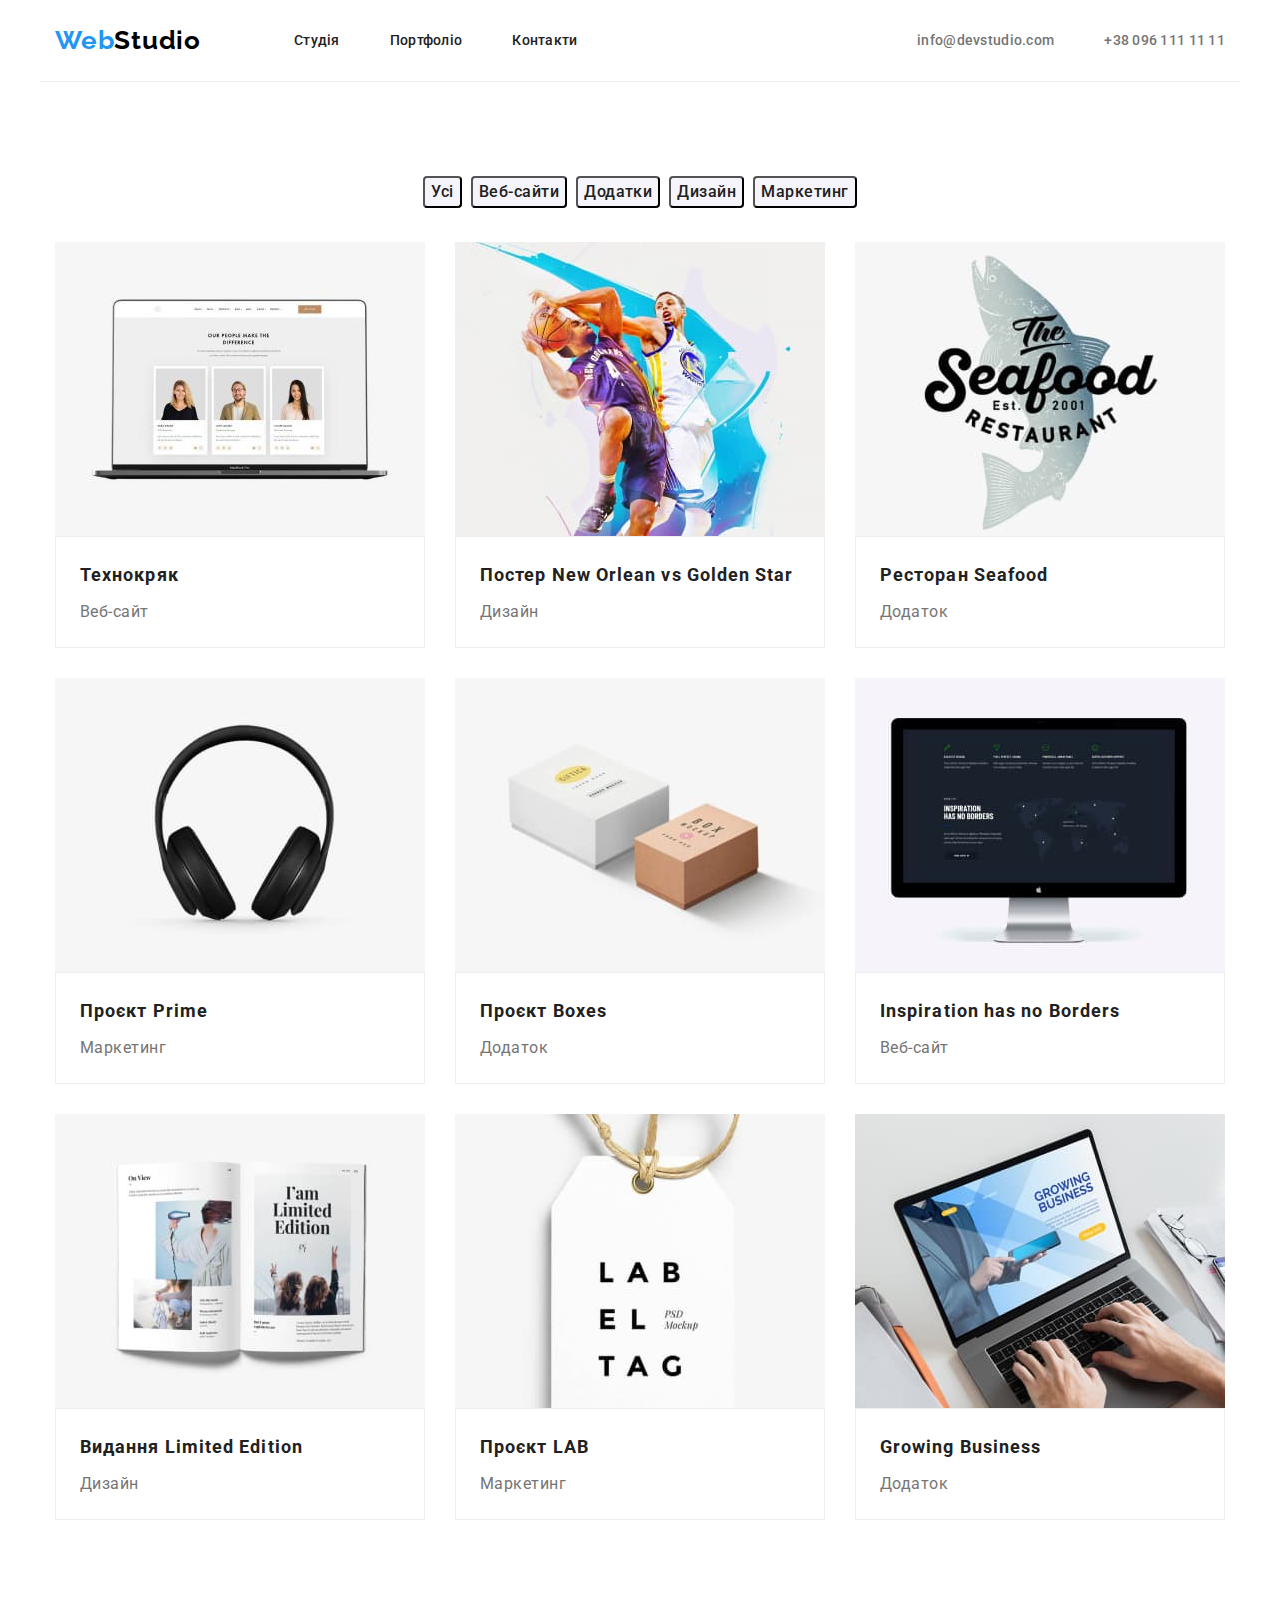
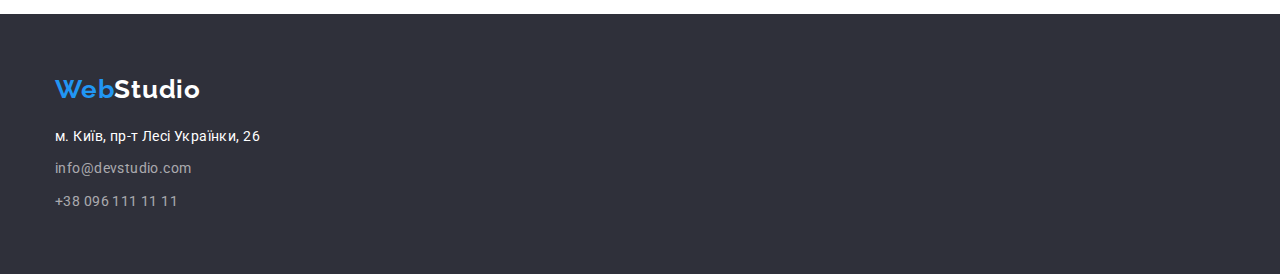
==== commit a08b29c2: "Отредактировал финально ДЗ" ====
--- a/portfolio.html
+++ b/portfolio.html
@@ -71,11 +71,11 @@
 
         <div class="flex-container">
         <ul class="reclam">
-            <div class="flex-element">
-            <li>
+            
+            <li class="reclam-list">
                 <img src="./images/technokriack.jpg" alt="Список із трьох людей" width="370" height="294">
                 <div class="reclam-tools">
-                <h2 class="reclam-list">
+                <h2 class="reclam-title">
                     Технокряк
                 </h2>
                 <p class="reclam-item">
@@ -83,13 +83,11 @@
                 </p>
                 </div>
             </li>
-            </div>
-
-            <div class="flex-element">
-            <li>
+                        
+            <li class="reclam-list">
                 <img src="./images/basketball.jpg" alt="Два хлопці грають у баскетбол" width="370" height="294">
                 <div class="reclam-tools">
-                <h2 class="reclam-list">
+                <h2 class="reclam-title">
                     Постер New Orlean vs Golden Star
                 </h2>
                 <p class="reclam-item">
@@ -97,13 +95,11 @@
                 </p>
                 </div>
             </li>
-            </div>
-
-            <div class="flex-element">
-            <li>
+                        
+            <li class="reclam-list">
                 <img src="./images/restaurant.jpg" alt="логотип ресторану" width="370" height="294">
                 <div class="reclam-tools">
-                <h2 class="reclam-list">
+                <h2 class="reclam-title">
                     Ресторан Seafood
                 </h2>
                 <p class="reclam-item">
@@ -111,13 +107,11 @@
                 </p>
                 </div>
             </li>
-            </div>
-
-            <div class="flex-element">
-            <li>
+                        
+            <li class="reclam-list">
                 <img src="./images/headphones.jpg" alt="фото навушників" width="370" height="294">
                 <div class="reclam-tools">
-                <h2 class="reclam-list">
+                <h2 class="reclam-title">
                     Проєкт Prime
                 </h2>
                 <p class="reclam-item">
@@ -125,13 +119,11 @@
                 </p>
                 </div>
             </li>
-            </div>
-
-            <div class="flex-element">
-            <li>
+                        
+            <li class="reclam-list">
                 <img src="./images/boxes.jpg" alt="фото двох невеликих коробочьок" width="370" height="294">
                 <div class="reclam-tools">
-                <h2 class="reclam-list">
+                <h2 class="reclam-title">
                     Проєкт Boxes
                 </h2>
                 <p class="reclam-item">
@@ -139,13 +131,11 @@
                 </p>
                 </div>
             </li>
-            </div>
-
-            <div class="flex-element">
-            <li>
+                        
+            <li class="reclam-list">
                 <img src="./images/monitor.jpg" alt="зображення монітору" width="370" height="294">
                 <div class="reclam-tools">
-                <h2 lang="en" class="reclam-list">
+                <h2 lang="en" class="reclam-title">
                     Inspiration has no Borders
                 </h2>
                 <p class="reclam-item">
@@ -153,13 +143,11 @@
                 </p>
                 </div>
             </li>
-            </div>
-
-            <div class="flex-element">
-            <li>
+                        
+            <li class="reclam-list">
                 <img src="./images/book.jpg" alt="на фото зображена книга під назвою обмежений випуск" width="370" height="294">
                 <div class="reclam-tools">
-                <h2 class="reclam-list">
+                <h2 class="reclam-title">
                     Видання Limited Edition
                 </h2>
                 <p class="reclam-item">
@@ -167,13 +155,11 @@
                 </p>
                 </div>
             </li>
-            </div>
-
-            <div class="flex-element">
-            <li>
+                        
+            <li class="reclam-list">
                 <img src="./images/trinket.jpg" alt="на малюнку зображений брелок" width="370" height="294">
                 <div class="reclam-tools">
-                <h2 class="reclam-list">
+                <h2 class="reclam-title">
                     Проєкт LAB
                 </h2>
                 <p class="reclam-item">
@@ -181,13 +167,11 @@
                 </p>
                 </div>
             </li>
-            </div>
-
-            <div class="flex-element">
-            <li>
+            
+            <li class="reclam-list">
                 <img src="./images/notbook.jpg" alt="на малюнку зображений ноутбук" width="370" height="294">
                 <div class="reclam-tools">
-                <h2 lang="en" class="reclam-list">
+                <h2 lang="en" class="reclam-title">
                     Growing Business
                 </h2>
                 <p class="reclam-item">
@@ -195,7 +179,7 @@
                 </p>
                 </div>
             </li>
-            </div>
+            
         </ul>
         </div>
         </div>
--- a/css/styles.css
+++ b/css/styles.css
@@ -21,6 +21,9 @@
    color: var(--primery-text-color);
    font-family: 'Roboto', sans-serif;
    font-size: 14px;
+}
+footer {
+   background-color: var(--secondaly);
 }
 img {
    display: block;
@@ -42,13 +45,6 @@
    margin-right: auto;
    padding: 0% 15px 0% 15px;
    }
-.header-container {
-   display: flex;
-   align-items: center;
-
-   
-   border: 1px;
-}
 
 h1,
 h2, 
@@ -60,6 +56,12 @@
    padding: 0%;
 }
 
+/* Хедер */
+.header-container {
+   display: flex;
+   align-items: center;
+   border-bottom: 1px solid #ECECEC;
+}
 /* Навигация */
 .main-nav {
    display: flex;
@@ -189,10 +191,10 @@
    display: flex;
 }
 .features-list li {
-margin-right: 30px;
+   margin-right: 30px;
 }
 .features-list li:last-child {
-margin-right: 0%;
+   margin-right: 0%;
 }
 .features-details {
    margin-bottom: 10px;
@@ -302,14 +304,13 @@
 .logotipes {
    display: flex;
    margin-bottom: 20px;
-}
+} 
 /* Адрес */
 .address {
-   padding: 60px 0% 60px 215px;
+   padding: 60px 0% 60px 0%;
    font-family: 'Roboto';
    font-style: normal;
    letter-spacing: 0.03em;
-   background-color: var(--secondaly);
 }
 .mails {
    display: flex;
@@ -360,16 +361,23 @@
 }
 .reclam {
    display: flex;
-   align-items: flex-start;
-   flex-wrap: wrap;   
-}
-.flex-element {
-   margin: 30px 30px 30px 0%;
-}
+   flex-wrap: wrap;
+   gap: 30px; 
+   /* background: #FFFFFF; */
+   /* margin-right: -30px;
+   margin-bottom: -30px; */
+}
+/* .reclam .reclam-list {
+   flex-basis: calc(100% / 3 - 30px);
+   margin-right: 30px;
+   margin-bottom: 30px;
+} */
+
 .reclam-tools {
    padding: 20px 24px;
-}
-.reclam-list {
+   border: 1px solid #EEEEEE;
+}
+.reclam-title {
    margin-bottom: 4px;
 
    font-weight: 700;
